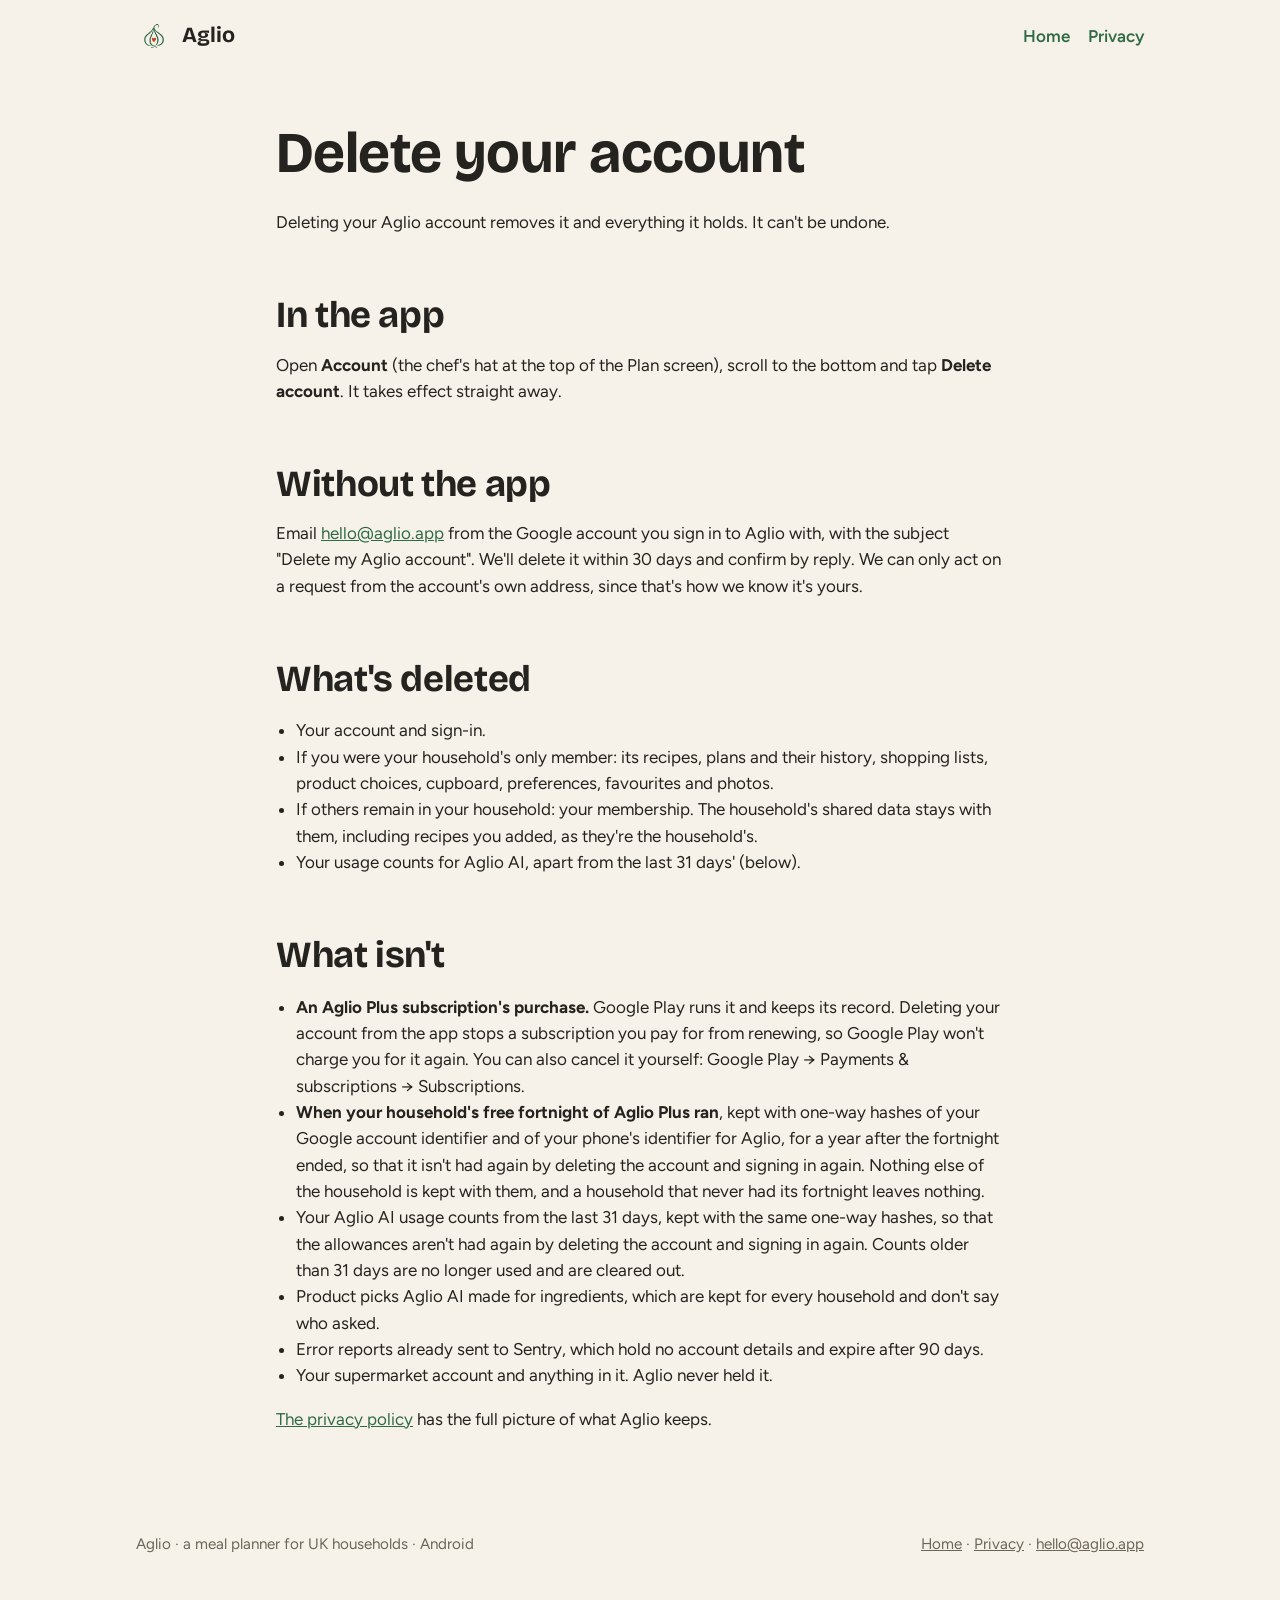
==== delete-account.html @ 76b60bc8 "The holding page, privacy policy and delete-account page Co-Authored-By: Claude Fable 5.2 <noreply@a" ====
<!doctype html>
<html lang="en-GB">
<head>
<meta charset="utf-8">
<meta name="viewport" content="width=device-width, initial-scale=1">
<title>Delete your Aglio account</title>
<meta name="description" content="How to delete your Aglio account and everything it holds, from the app or by email.">
<link rel="canonical" href="https://aglio.app/delete-account.html">
<link rel="icon" href="/img/icon-64.png" sizes="64x64">
<link rel="preconnect" href="https://fonts.googleapis.com">
<link rel="preconnect" href="https://fonts.gstatic.com" crossorigin>
<link href="https://fonts.googleapis.com/css2?family=Bricolage+Grotesque:wght@700&family=Figtree:wght@400;600;700&display=swap" rel="stylesheet">
<link rel="stylesheet" href="/style.css">
</head>
<body>

<header class="top">
  <div class="wrap">
    <a class="brand" href="/"><img src="/img/icon-64.png" alt="" width="36" height="36">Aglio</a>
    <nav class="menu" aria-label="Site"><a href="/">Home</a><a href="/privacy.html">Privacy</a></nav>
  </div>
</header>

<section>
  <div class="wrap prose">
    <h1>Delete your account</h1>
    <p class="lead">Deleting your Aglio account removes it and everything it holds. It can't be undone.</p>

    <h2>In the app</h2>
    <p>Open <strong>Account</strong> (the chef's hat at the top of the Plan screen), scroll to the bottom and tap <strong>Delete account</strong>. It takes effect straight away.</p>

    <h2>Without the app</h2>
    <p>Email <a href="mailto:hello@aglio.app?subject=Delete%20my%20Aglio%20account">hello@aglio.app</a> from the Google account you sign in to Aglio with, with the subject "Delete my Aglio account". We'll delete it within 30 days and confirm by reply. We can only act on a request from the account's own address, since that's how we know it's yours.</p>

    <h2>What's deleted</h2>
    <ul>
      <li>Your account and sign-in.</li>
      <li>If you were your household's only member: its recipes, plans and their history, shopping lists, product choices, cupboard, preferences, favourites and photos.</li>
      <li>If others remain in your household: your membership. The household's shared data stays with them, including recipes you added, as they're the household's.</li>
      <li>Your usage counts for Aglio AI, apart from the last 31 days' (below).</li>
    </ul>

    <h2>What isn't</h2>
    <ul>
      <li><strong>An Aglio Plus subscription's purchase.</strong> Google Play runs it and keeps its record. Deleting your account from the app stops a subscription you pay for from renewing, so Google Play won't charge you for it again. You can also cancel it yourself: Google Play → Payments &amp; subscriptions → Subscriptions.</li>
      <li><strong>When your household's free fortnight of Aglio Plus ran</strong>, kept with one-way hashes of your Google account identifier and of your phone's identifier for Aglio, for a year after the fortnight ended, so that it isn't had again by deleting the account and signing in again. Nothing else of the household is kept with them, and a household that never had its fortnight leaves nothing.</li>
      <li>Your Aglio AI usage counts from the last 31 days, kept with the same one-way hashes, so that the allowances aren't had again by deleting the account and signing in again. Counts older than 31 days are no longer used and are cleared out.</li>
      <li>Product picks Aglio AI made for ingredients, which are kept for every household and don't say who asked.</li>
      <li>Error reports already sent to Sentry, which hold no account details and expire after 90 days.</li>
      <li>Your supermarket account and anything in it. Aglio never held it.</li>
    </ul>

    <p><a href="/privacy.html">The privacy policy</a> has the full picture of what Aglio keeps.</p>
  </div>
</section>

<footer>
  <div class="wrap">
    <div>Aglio · a meal planner for UK households · Android</div>
    <div><a href="/">Home</a> · <a href="/privacy.html">Privacy</a> · <a href="mailto:hello@aglio.app">hello@aglio.app</a></div>
  </div>
</footer>

</body>
</html>
---- style.css ----
/* Aglio's website: the app's cream and green, Bricolage Grotesque for headings and Figtree for text. */
:root {
  --bg: #f7f2e9;
  --bg-low: #fbf8f1;
  --bg-lowest: #fffdf8;
  --surface: #f1ece1;
  --ink: #24231f;
  --ink-soft: #6b6458;
  --green: #2e6b45;
  --green-deep: #1f4d31;
  --green-pale: #dcebdf;
  --terracotta: #b5532e;
  --line: #e4ded1;
  --radius: 20px;
}
* { box-sizing: border-box; }
html { scroll-behavior: smooth; }
body {
  margin: 0;
  background: var(--bg);
  color: var(--ink);
  font-family: Figtree, system-ui, -apple-system, "Segoe UI", sans-serif;
  font-size: 17px;
  line-height: 1.55;
}
h1, h2, h3 { font-family: "Bricolage Grotesque", Figtree, system-ui, sans-serif; font-weight: 700; line-height: 1.15; margin: 0 0 .4em; letter-spacing: -0.01em; }
h1 { font-size: clamp(2.2rem, 6vw, 3.6rem); }
h2 { font-size: clamp(1.6rem, 4vw, 2.3rem); margin-top: 0; }
h3 { font-size: 1.2rem; }
p { margin: 0 0 1em; }
a { color: var(--green); }
a:hover { color: var(--green-deep); }
img { max-width: 100%; height: auto; display: block; }
.wrap { max-width: 1040px; margin: 0 auto; padding: 0 16px; }
.muted { color: var(--ink-soft); }
.small { font-size: .92rem; }

header.top { padding: 18px 0; }
header.top .wrap { display: flex; align-items: center; justify-content: space-between; gap: 16px; }
.brand { display: flex; align-items: center; gap: 10px; text-decoration: none; color: var(--ink); font-family: "Bricolage Grotesque", sans-serif; font-weight: 700; font-size: 1.35rem; }
.brand img { width: 36px; height: 36px; border-radius: 10px; }
nav.menu { display: flex; gap: 18px; flex-wrap: wrap; font-weight: 600; }
nav.menu a { text-decoration: none; }

.hero { padding: 24px 0 48px; }
.hero .wrap { display: grid; grid-template-columns: 1.15fr .85fr; gap: 40px; align-items: center; }
.hero p.lead { font-size: 1.2rem; }
.phone { width: min(320px, 80vw); margin: 0 auto; border-radius: 34px; box-shadow: 0 24px 60px rgba(36, 35, 31, .18); border: 6px solid var(--green-deep); overflow: hidden; background: var(--bg); }
.phone img { width: 100%; }
.cta { display: flex; gap: 12px; flex-wrap: wrap; align-items: center; margin: 22px 0 10px; }
.button { display: inline-block; background: var(--green); color: #fff; font-weight: 700; padding: 14px 24px; border-radius: 999px; text-decoration: none; }
.button:hover { background: var(--green-deep); color: #fff; }
.button.quiet { background: transparent; color: var(--green); border: 2px solid var(--green); }
.pill { display: inline-block; background: var(--green-pale); color: var(--green-deep); font-weight: 700; font-size: .85rem; padding: 6px 12px; border-radius: 999px; letter-spacing: .02em; text-transform: uppercase; }

/* The holding page (holding.html): one column and the app's icon, no phone. */
.hero.solo .wrap { display: block; max-width: 760px; }
.hero.solo .mark { width: 96px; height: 96px; border-radius: 24px; margin-bottom: 22px; }
.hero.solo .pill { margin-bottom: 14px; }
.hero.solo .soon { font-weight: 700; color: var(--green-deep); margin-top: 22px; }

section { padding: 48px 0; }
section.alt { background: var(--bg-low); border-top: 1px solid var(--line); border-bottom: 1px solid var(--line); }
.grid { display: grid; gap: 20px; }
.grid.two { grid-template-columns: repeat(2, 1fr); }
.grid.three { grid-template-columns: repeat(3, 1fr); }
.grid.four { grid-template-columns: repeat(4, 1fr); }
.card { background: var(--bg-lowest); border: 1px solid var(--line); border-radius: var(--radius); padding: 22px; }
.card .step { display: inline-flex; width: 34px; height: 34px; border-radius: 50%; background: var(--green-pale); color: var(--green-deep); font-weight: 700; align-items: center; justify-content: center; margin-bottom: 10px; }
.shots { display: grid; grid-template-columns: repeat(3, 1fr); gap: 24px; align-items: start; max-width: 860px; margin: 0 auto; }
.shots figure { margin: 0; }
.shots img { border-radius: 22px; border: 4px solid var(--green-deep); }
.shots figcaption { font-size: .92rem; color: var(--ink-soft); margin-top: 8px; }

table { width: 100%; border-collapse: collapse; background: var(--bg-lowest); border: 1px solid var(--line); border-radius: var(--radius); overflow: hidden; }
th, td { text-align: left; padding: 12px 14px; border-bottom: 1px solid var(--line); vertical-align: top; }
th { background: var(--surface); font-weight: 700; }
tr:last-child td { border-bottom: 0; }
.price { font-family: "Bricolage Grotesque", sans-serif; font-size: 2rem; font-weight: 700; }

details { background: var(--bg-lowest); border: 1px solid var(--line); border-radius: 14px; padding: 14px 18px; margin-bottom: 10px; }
summary { font-weight: 700; cursor: pointer; }
details p { margin: 10px 0 0; }

footer { padding: 36px 0 48px; color: var(--ink-soft); font-size: .95rem; }
footer .wrap { display: flex; flex-wrap: wrap; gap: 18px; justify-content: space-between; }
footer a { color: var(--ink-soft); }

.prose { max-width: 760px; }
.prose h2 { margin-top: 1.6em; }
.prose ul { padding-left: 1.2em; }

@media (max-width: 860px) {
  .hero .wrap { grid-template-columns: 1fr; }
  .grid.four { grid-template-columns: repeat(2, 1fr); }
  .grid.three { grid-template-columns: 1fr; }
}
@media (max-width: 560px) {
  .grid.two, .grid.four { grid-template-columns: 1fr; }
  .shots { grid-template-columns: 1fr; }
  .shots img { max-width: 300px; margin: 0 auto; }
  header.top .wrap { flex-direction: column; align-items: flex-start; }
}
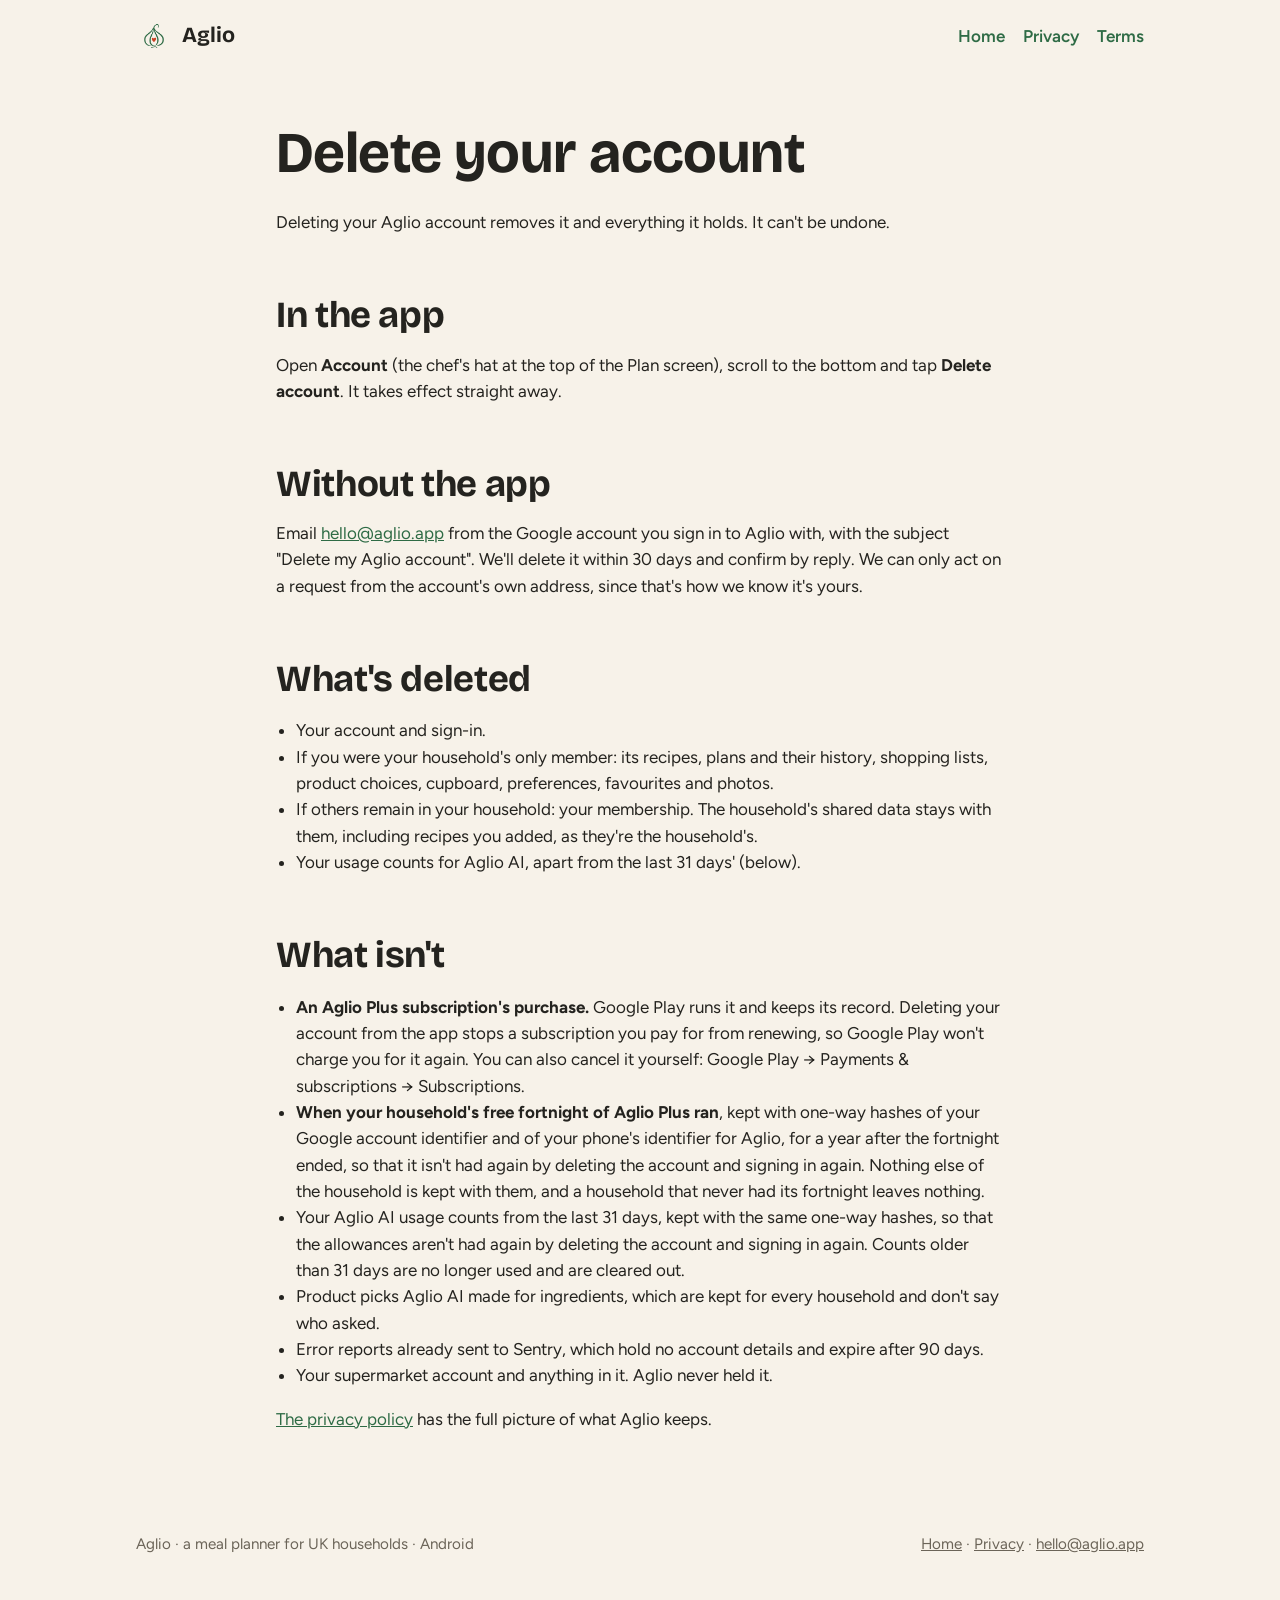
==== commit 0a4f89c2: "Terms of service: corrections after a review against the app and UK consumer law Co-Authored-By: Cla" ====
--- a/delete-account.html
+++ b/delete-account.html
@@ -17,7 +17,7 @@
 <header class="top">
   <div class="wrap">
     <a class="brand" href="/"><img src="/img/icon-64.png" alt="" width="36" height="36">Aglio</a>
-    <nav class="menu" aria-label="Site"><a href="/">Home</a><a href="/privacy.html">Privacy</a></nav>
+    <nav class="menu" aria-label="Site"><a href="/">Home</a><a href="/privacy.html">Privacy</a><a href="/terms.html">Terms</a></nav>
   </div>
 </header>
 
